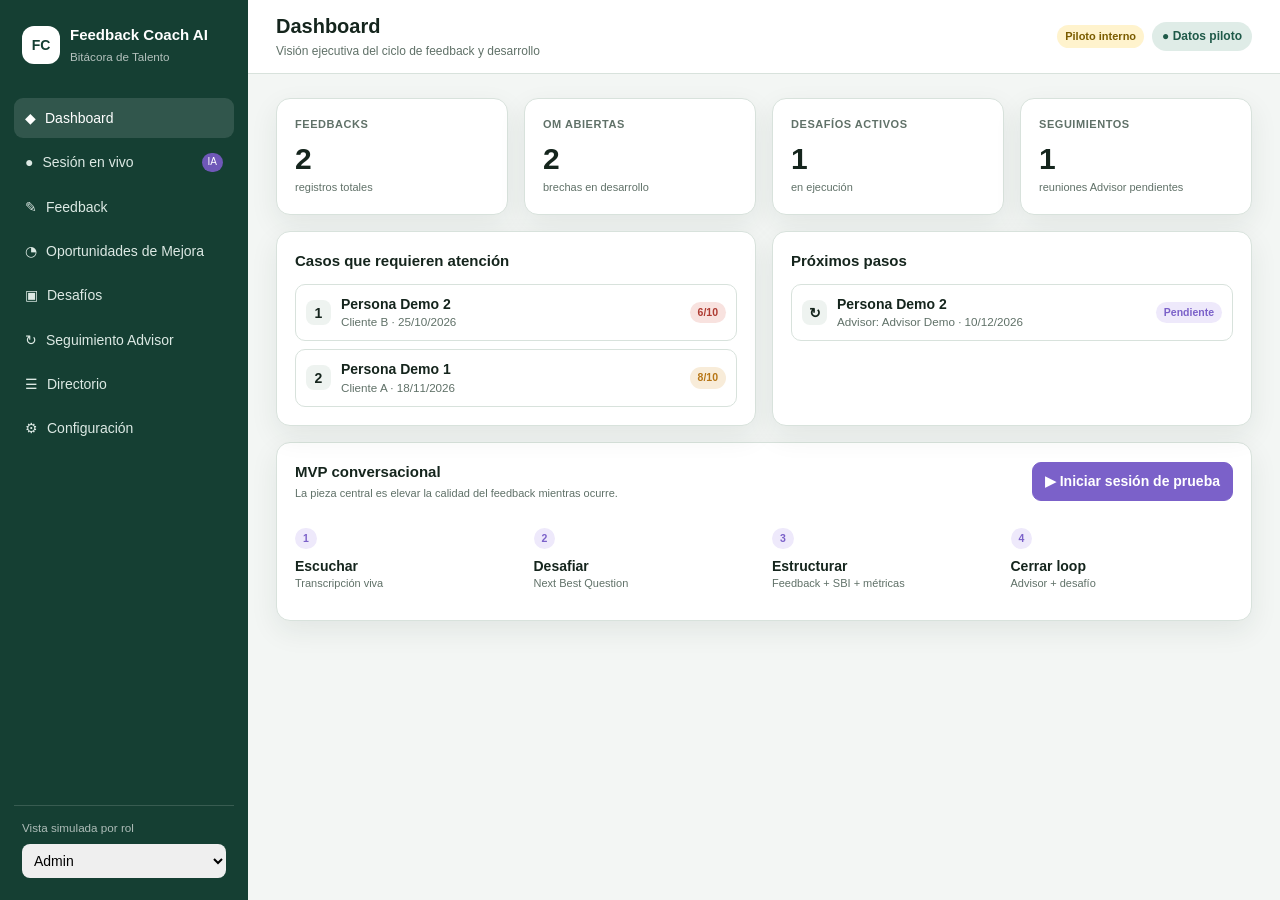
==== index.html @ 664e9179 "Add files via upload" ====
<!doctype html>
<html lang="es">
<head>
  <meta charset="utf-8" />
  <meta name="viewport" content="width=device-width, initial-scale=1" />
  <title>Feedback Coach AI</title>
  <link rel="stylesheet" href="./styles.css" />
  <script src="https://res.cdn.office.net/teams-js/2.40.0/js/MicrosoftTeams.min.js"></script>
</head>
<body style="margin:0">
  <div id="fc-root"><div class="app">
<aside class="side">
  <div class="brand"><div class="logo">FC</div><div><h1>Feedback Coach AI</h1><small>Bitácora de Talento</small></div></div>
  <div class="nav" id="nav"></div>
  <div class="sideBottom"><small>Vista simulada por rol</small><select id="role"><option>Admin</option><option>Advisor</option><option>Líder de Servicio</option><option>Colaborador</option></select></div>
</aside>
<main class="main">
<header class="top"><div><h2 id="title">Dashboard</h2><p id="subtitle"></p></div><div style="display:flex;gap:8px;align-items:center"><span class="demoTag">Piloto interno</span><span class="pill">● Datos piloto</span></div></header>
<section class="content" id="view"></section>
</main>
</div></div>
  <script src="./app.js"></script>
  <script>
    async function detectTeams() {
      if (window.parent === window.self || !window.microsoftTeams) return null;
      try {
        const init = microsoftTeams.app.initialize();
        const timeout = new Promise((_, reject) => setTimeout(() => reject(new Error('Teams init timeout')), 5000));
        await Promise.race([init, timeout]);
        return await microsoftTeams.app.getContext();
      } catch (e) {
        console.warn('Teams context unavailable; running as standalone web.', e);
        return null;
      }
    }

    window.__teamsReady = detectTeams();
    window.__teamsReady.then(function(ctx) {
      const frameContext = ctx && ctx.page ? (ctx.page.frameContext || '') : '';
      const meetingId = ctx && ctx.meeting ? (ctx.meeting.id || '') : '';
      mountFeedbackCoach(document.getElementById('fc-root'), {
        isTeams: !!ctx,
        frameContext: frameContext,
        meetingId: meetingId
      });
    });
  </script>
</body>
</html>
---- styles.css ----
:root{
  --bg:#f3f6f4;--surface:#fff;--surface2:#eef3f0;--line:#d8e2dc;--text:#15251d;--muted:#607168;
  --brand:#153f33;--brand2:#1f5a49;--brandSoft:#dfece7;--accent:#7b61c9;--accentSoft:#eee9fb;
  --ok:#2f7a4c;--okSoft:#e3f1e8;--warn:#b77616;--warnSoft:#f8ecd9;--bad:#ae3b32;--badSoft:#f8e2df;
  --shadow:0 10px 28px rgba(24,54,42,.08);--r:14px;--r2:10px
}
*{box-sizing:border-box} .fc-root{margin:0;background:var(--bg);color:var(--text);font-family:Inter,"Segoe UI",Arial,sans-serif;font-size:14px;line-height:1.45}
button,input,select,textarea{font:inherit}.app{display:grid;grid-template-columns:248px 1fr;min-height:100vh}.side{background:var(--brand);color:#fff;padding:20px 14px;display:flex;flex-direction:column;gap:18px;position:sticky;top:0;height:100vh}.brand{display:flex;gap:10px;align-items:center;padding:4px 8px 14px}.logo{width:38px;height:38px;border-radius:12px;background:#fff;color:var(--brand);font-weight:800;display:grid;place-items:center}.brand h1{font-size:15px;margin:0}.brand small{opacity:.68}.nav{display:flex;flex-direction:column;gap:4px}.nav button{border:0;background:transparent;color:#dce9e4;padding:10px 11px;border-radius:9px;text-align:left;cursor:pointer;display:flex;gap:9px;align-items:center}.nav button:hover,.nav button.active{background:rgba(255,255,255,.12);color:#fff}.nav .tag{margin-left:auto;font-size:10px;padding:2px 6px;border-radius:99px;background:#6f58b8;color:#fff}.sideBottom{margin-top:auto;border-top:1px solid rgba(255,255,255,.15);padding:14px 8px 2px}.sideBottom small{display:block;opacity:.65;margin-bottom:7px}.sideBottom select{width:100%;padding:8px;border-radius:8px;border:0}.main{min-width:0}.top{height:74px;background:var(--surface);border-bottom:1px solid var(--line);display:flex;align-items:center;justify-content:space-between;padding:0 28px;position:sticky;top:0;z-index:10}.top h2{margin:0;font-size:20px}.top p{margin:2px 0 0;color:var(--muted);font-size:12px}.pill{display:inline-flex;align-items:center;gap:6px;padding:6px 10px;background:var(--brandSoft);color:var(--brand2);border-radius:999px;font-size:12px;font-weight:700}.content{padding:24px 28px 50px}.grid{display:grid;gap:16px}.g4{grid-template-columns:repeat(4,minmax(0,1fr))}.g2{grid-template-columns:1fr 1fr}.card{background:var(--surface);border:1px solid var(--line);border-radius:var(--r);padding:18px;box-shadow:var(--shadow)}.kpi .label{font-size:11px;text-transform:uppercase;letter-spacing:.05em;color:var(--muted);font-weight:700}.kpi .value{font-size:30px;font-weight:800;margin-top:4px}.kpi .foot{font-size:11px;color:var(--muted)}h3{font-size:15px;margin:0 0 12px}.muted{color:var(--muted)}.btn{border:1px solid var(--line);background:#fff;color:var(--text);padding:8px 12px;border-radius:9px;cursor:pointer;font-weight:650}.btn:hover{background:var(--surface2)}.btn.primary{background:var(--brand2);border-color:var(--brand2);color:#fff}.btn.agent{background:var(--accent);border-color:var(--accent);color:#fff}.btn.ghost{background:transparent}.btn.sm{padding:6px 9px;font-size:12px}.btn.danger{color:var(--bad)}.toolbar{display:flex;align-items:center;gap:8px;flex-wrap:wrap;margin-bottom:14px}.toolbar .spacer{flex:1}.tablewrap{overflow:auto;border:1px solid var(--line);border-radius:12px;background:#fff}table{width:100%;border-collapse:collapse}th{background:var(--surface2);color:var(--muted);font-size:10.5px;text-transform:uppercase;letter-spacing:.05em;text-align:left;padding:10px 12px}td{padding:11px 12px;border-top:1px solid var(--line);vertical-align:top}.badge{display:inline-flex;padding:3px 8px;border-radius:999px;font-size:10.5px;font-weight:800}.ok{background:var(--okSoft);color:var(--ok)}.warn{background:var(--warnSoft);color:var(--warn)}.bad{background:var(--badSoft);color:var(--bad)}.agentb{background:var(--accentSoft);color:var(--accent)}
.formgrid{display:grid;grid-template-columns:1fr 1fr;gap:12px}.field{display:flex;flex-direction:column;gap:5px}.field span{font-size:12px;color:var(--muted);font-weight:650}.field input,.field select,.field textarea{border:1px solid var(--line);border-radius:9px;padding:9px 10px;background:#fff;color:var(--text)}.wide{grid-column:1/-1}.session{display:grid;grid-template-columns:minmax(0,1.55fr) minmax(340px,.9fr);gap:16px;align-items:start}.transcript{height:440px;overflow:auto;border:1px solid var(--line);border-radius:12px;padding:12px;background:#fbfcfb;display:flex;flex-direction:column;gap:9px}.line{display:flex;gap:8px;align-items:flex-start}.who{font-size:10px;text-transform:uppercase;letter-spacing:.04em;font-weight:800;padding:3px 7px;border-radius:999px;white-space:nowrap}.line.client .who{background:var(--brandSoft);color:var(--brand2)}.line.fac .who{background:#e9edef;color:#536159}.line.agent .who{background:var(--accentSoft);color:var(--accent)}.line .txt{flex:1}.listen{display:flex;align-items:center;gap:8px;font-weight:800}.dot{width:9px;height:9px;background:var(--accent);border-radius:50%;box-shadow:0 0 0 5px var(--accentSoft);animation:pulse 1.8s infinite}@keyframes pulse{50%{opacity:.45}}.coverageHead{display:flex;justify-content:space-between;align-items:center;margin-bottom:7px}.bar{height:8px;background:#e5ece8;border-radius:99px;overflow:hidden}.bar>div{height:100%;background:var(--brand2);transition:.25s}.dims{display:flex;flex-wrap:wrap;gap:6px;margin-top:11px}.dim{font-size:10.5px;padding:4px 8px;border-radius:999px;border:1px solid var(--line)}.dim.complete{background:var(--okSoft);border-color:transparent;color:var(--ok)}.dim.partial{background:var(--warnSoft);border-color:transparent;color:var(--warn)}.dim.missing{background:#fff;color:var(--muted)}.coach{border:1px solid #d9d0f4;background:linear-gradient(180deg,#f7f4ff,#fff);border-radius:14px;padding:15px}.coach .eyebrow{font-size:10px;text-transform:uppercase;letter-spacing:.07em;color:var(--accent);font-weight:850}.coach .reason{font-size:12px;color:var(--muted);margin-top:4px}.coach .question{font-size:17px;line-height:1.35;font-weight:800;margin:10px 0 12px}.detected{display:flex;flex-direction:column;gap:8px}.det{border:1px solid var(--line);border-radius:10px;padding:9px 10px}.det b{font-size:12px}.det p{margin:3px 0 0;color:var(--muted);font-size:12px}.metricRow{display:grid;grid-template-columns:120px 1fr 38px;gap:8px;align-items:center;margin:8px 0}.metricRow input{width:100%}.metricRow output{font-weight:800;text-align:right}.resultGrid{display:grid;grid-template-columns:1.25fr .75fr;gap:16px}.summaryBox{border:1px solid var(--line);border-radius:12px;padding:14px;background:#fbfcfb}.summaryBox h4{margin:0 0 6px}.summaryBox p{margin:0 0 10px}.reviewItem{border:1px solid var(--line);border-radius:10px;padding:10px;margin-bottom:8px}.kanban{display:grid;grid-template-columns:repeat(4,1fr);gap:12px}.col{background:var(--surface2);border-radius:12px;padding:10px;min-height:180px}.col h4{margin:0 0 9px}.task{background:#fff;border:1px solid var(--line);border-radius:10px;padding:10px;margin-bottom:8px}.task strong{font-size:12px}.task p{font-size:11px;color:var(--muted);margin:4px 0 0}.empty{padding:30px;border:1px dashed var(--line);border-radius:12px;color:var(--muted);text-align:center}.notice{padding:11px 12px;border-radius:10px;background:var(--warnSoft);color:#80571a;font-size:12px}.hidden{display:none!important}.progressMeta{display:flex;justify-content:space-between;color:var(--muted);font-size:11px;margin-top:5px}.demoTag{background:#fff3cd;color:#7a5c00;padding:4px 8px;border-radius:999px;font-size:11px;font-weight:800}.rowActions{display:flex;gap:6px;flex-wrap:wrap}.mini{font-size:11px}.rank{display:flex;flex-direction:column;gap:8px}.rankItem{display:flex;align-items:center;gap:10px;padding:9px 10px;border:1px solid var(--line);border-radius:10px}.rankItem .n{width:25px;height:25px;border-radius:8px;background:var(--surface2);display:grid;place-items:center;font-weight:800}.rankItem .grow{flex:1}.rankItem small{display:block;color:var(--muted)}
@media(max-width:1100px){.g4{grid-template-columns:1fr 1fr}.session,.resultGrid{grid-template-columns:1fr}.kanban{grid-template-columns:1fr 1fr}.side{position:relative;height:auto}.app{grid-template-columns:1fr}.nav{display:grid;grid-template-columns:repeat(4,1fr)}.top{position:relative}.sideBottom{display:none}}
@media(max-width:680px){.content{padding:16px}.top{padding:0 16px}.g4,.g2,.formgrid,.kanban,.nav{grid-template-columns:1fr}.session{display:block}.card{margin-bottom:12px}}

/* Teams host adaptations */
.fc-root[data-teams="true"]{background:var(--surface2)}
.fc-root[data-teams-context="meetingSidePanel"] .side{display:none}
.fc-root[data-teams-context="meetingSidePanel"] .app{display:block;min-height:100vh}
.fc-root[data-teams-context="meetingSidePanel"] .top{height:58px;padding:0 12px}
.fc-root[data-teams-context="meetingSidePanel"] .top .demoTag,
.fc-root[data-teams-context="meetingSidePanel"] .top .pill{display:none}
.fc-root[data-teams-context="meetingSidePanel"] .top h2{font-size:16px}
.fc-root[data-teams-context="meetingSidePanel"] .top p{display:none}
.fc-root[data-teams-context="meetingSidePanel"] .content{padding:10px 10px 24px}
.fc-root[data-teams-context="meetingSidePanel"] .session{display:block}
.fc-root[data-teams-context="meetingSidePanel"] .session>div:first-child{margin-bottom:10px}
.fc-root[data-teams-context="meetingSidePanel"] .transcript{height:260px}
.fc-root[data-teams-context="meetingSidePanel"] .coach .question{font-size:15px}
.fc-root[data-teams-context="meetingSidePanel"] .grid.g2,
.fc-root[data-teams-context="meetingSidePanel"] .grid.g4,
.fc-root[data-teams-context="meetingSidePanel"] .resultGrid{grid-template-columns:1fr}
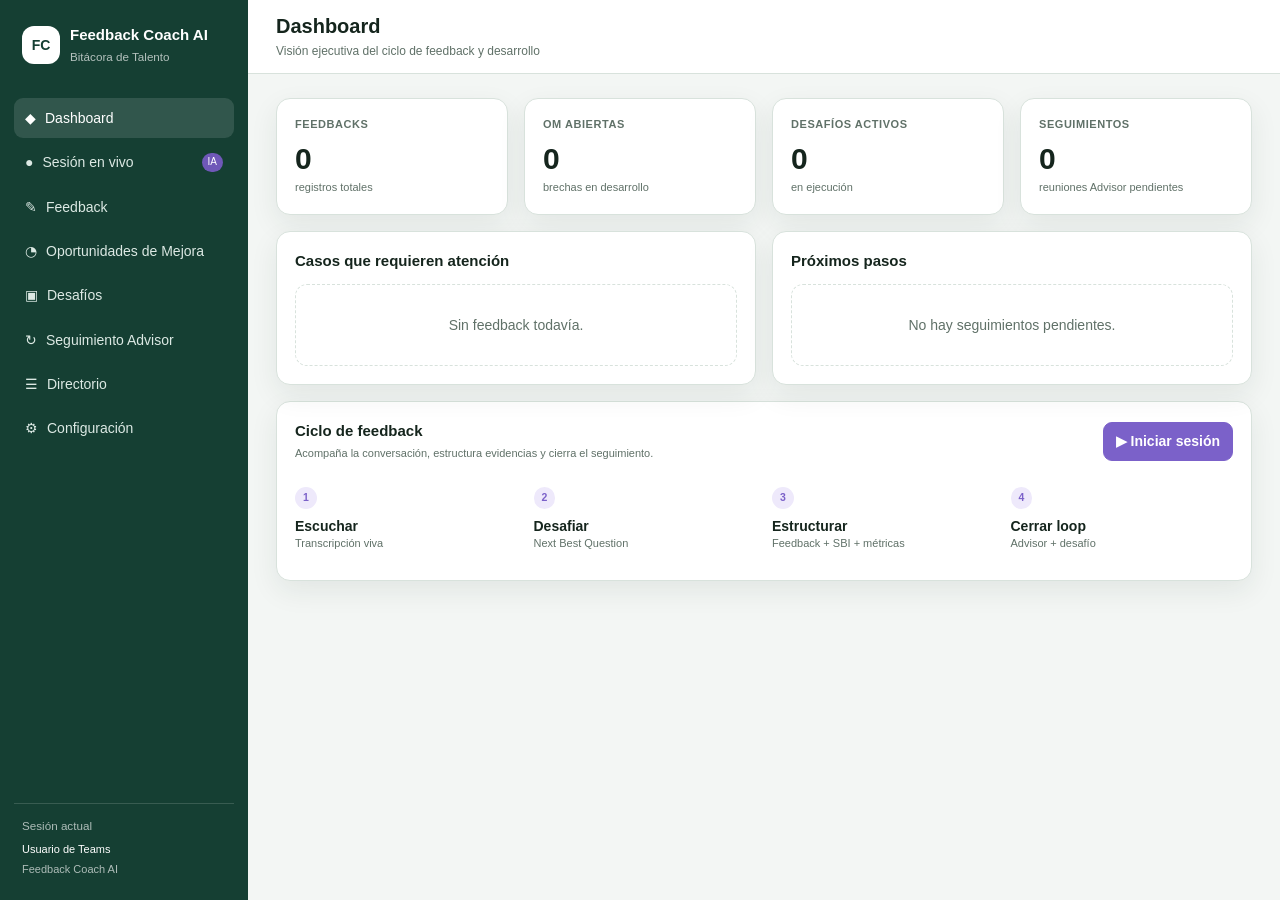
==== commit 566e43c1: "Actualizar Feedback Coach AI a v4.1.0" ====
--- a/index.html
+++ b/index.html
@@ -12,10 +12,10 @@
 <aside class="side">
   <div class="brand"><div class="logo">FC</div><div><h1>Feedback Coach AI</h1><small>Bitácora de Talento</small></div></div>
   <div class="nav" id="nav"></div>
-  <div class="sideBottom"><small>Vista simulada por rol</small><select id="role"><option>Admin</option><option>Advisor</option><option>Líder de Servicio</option><option>Colaborador</option></select></div>
+  <div class="sideBottom"><small>Sesión actual</small><div id="signedUser" class="mini">Usuario de Teams</div><div class="mini" style="opacity:.65;margin-top:4px">Feedback Coach AI</div></div>
 </aside>
 <main class="main">
-<header class="top"><div><h2 id="title">Dashboard</h2><p id="subtitle"></p></div><div style="display:flex;gap:8px;align-items:center"><span class="demoTag">Piloto interno</span><span class="pill">● Datos piloto</span></div></header>
+<header class="top"><div><h2 id="title">Dashboard</h2><p id="subtitle"></p></div><div class="topActions"><span id="teamsContextPill" class="pill hidden"></span><button id="shareStageBtn" class="btn agent sm hidden" type="button">Compartir en escenario</button></div></header>
 <section class="content" id="view"></section>
 </main>
 </div></div>
@@ -34,14 +34,69 @@
       }
     }
 
+    function labelForContext(frameContext) {
+      const labels = {
+        personalTab: 'Teams · Personal',
+        channelTab: 'Teams · Canal',
+        privateChatTab: 'Teams · Chat grupal',
+        meetingChatTab: 'Teams · Chat de reunión',
+        meetingDetailsTab: 'Teams · Detalles de reunión',
+        meetingSidePanel: 'Teams · Panel de reunión',
+        meetingStage: 'Teams · Escenario'
+      };
+      return labels[frameContext] || 'Microsoft Teams';
+    }
+
+    async function shareToMeetingStage() {
+      const btn = document.getElementById('shareStageBtn');
+      if (!window.microsoftTeams || !microsoftTeams.meeting) return;
+      const appContentUrl = new URL('./index.html?stage=1', window.location.href).href;
+      btn.disabled = true;
+      const oldText = btn.textContent;
+      btn.textContent = 'Compartiendo…';
+      try {
+        await new Promise(function(resolve, reject) {
+          microsoftTeams.meeting.shareAppContentToStage(function(err, result) {
+            if (err) reject(err);
+            else if (result) resolve(result);
+            else reject(new Error('Teams no confirmó el uso compartido al escenario.'));
+          }, appContentUrl);
+        });
+        btn.textContent = 'Compartido ✓';
+        setTimeout(function(){ btn.textContent = oldText; btn.disabled = false; }, 2200);
+      } catch (e) {
+        console.error('Share to stage failed', e);
+        btn.textContent = 'Reintentar compartir';
+        btn.disabled = false;
+        alert('No se pudo compartir al escenario. Verifica que estés dentro de una reunión activa y que la app tenga el permiso MeetingStage.Write.Chat.');
+      }
+    }
+
     window.__teamsReady = detectTeams();
     window.__teamsReady.then(function(ctx) {
       const frameContext = ctx && ctx.page ? (ctx.page.frameContext || '') : '';
       const meetingId = ctx && ctx.meeting ? (ctx.meeting.id || '') : '';
+      window.__teamsContext = ctx || null;
+
+      const contextPill = document.getElementById('teamsContextPill');
+      const shareBtn = document.getElementById('shareStageBtn');
+      if (ctx && contextPill) {
+        contextPill.textContent = labelForContext(frameContext);
+        contextPill.classList.remove('hidden');
+      }
+      if (ctx && frameContext === 'meetingSidePanel' && shareBtn) {
+        shareBtn.classList.remove('hidden');
+        shareBtn.addEventListener('click', shareToMeetingStage);
+      }
+
       mountFeedbackCoach(document.getElementById('fc-root'), {
         isTeams: !!ctx,
         frameContext: frameContext,
-        meetingId: meetingId
+        meetingId: meetingId,
+        teamId: ctx && ctx.team ? (ctx.team.groupId || '') : '',
+        channelId: ctx && ctx.channel ? (ctx.channel.id || '') : '',
+        chatId: ctx && ctx.chat ? (ctx.chat.id || '') : '',
+        userName: ctx && ctx.user ? (ctx.user.displayName || ctx.user.userPrincipalName || '') : ''
       });
     });
   </script>
--- a/styles.css
+++ b/styles.css
@@ -5,7 +5,7 @@
   --shadow:0 10px 28px rgba(24,54,42,.08);--r:14px;--r2:10px
 }
 *{box-sizing:border-box} .fc-root{margin:0;background:var(--bg);color:var(--text);font-family:Inter,"Segoe UI",Arial,sans-serif;font-size:14px;line-height:1.45}
-button,input,select,textarea{font:inherit}.app{display:grid;grid-template-columns:248px 1fr;min-height:100vh}.side{background:var(--brand);color:#fff;padding:20px 14px;display:flex;flex-direction:column;gap:18px;position:sticky;top:0;height:100vh}.brand{display:flex;gap:10px;align-items:center;padding:4px 8px 14px}.logo{width:38px;height:38px;border-radius:12px;background:#fff;color:var(--brand);font-weight:800;display:grid;place-items:center}.brand h1{font-size:15px;margin:0}.brand small{opacity:.68}.nav{display:flex;flex-direction:column;gap:4px}.nav button{border:0;background:transparent;color:#dce9e4;padding:10px 11px;border-radius:9px;text-align:left;cursor:pointer;display:flex;gap:9px;align-items:center}.nav button:hover,.nav button.active{background:rgba(255,255,255,.12);color:#fff}.nav .tag{margin-left:auto;font-size:10px;padding:2px 6px;border-radius:99px;background:#6f58b8;color:#fff}.sideBottom{margin-top:auto;border-top:1px solid rgba(255,255,255,.15);padding:14px 8px 2px}.sideBottom small{display:block;opacity:.65;margin-bottom:7px}.sideBottom select{width:100%;padding:8px;border-radius:8px;border:0}.main{min-width:0}.top{height:74px;background:var(--surface);border-bottom:1px solid var(--line);display:flex;align-items:center;justify-content:space-between;padding:0 28px;position:sticky;top:0;z-index:10}.top h2{margin:0;font-size:20px}.top p{margin:2px 0 0;color:var(--muted);font-size:12px}.pill{display:inline-flex;align-items:center;gap:6px;padding:6px 10px;background:var(--brandSoft);color:var(--brand2);border-radius:999px;font-size:12px;font-weight:700}.content{padding:24px 28px 50px}.grid{display:grid;gap:16px}.g4{grid-template-columns:repeat(4,minmax(0,1fr))}.g2{grid-template-columns:1fr 1fr}.card{background:var(--surface);border:1px solid var(--line);border-radius:var(--r);padding:18px;box-shadow:var(--shadow)}.kpi .label{font-size:11px;text-transform:uppercase;letter-spacing:.05em;color:var(--muted);font-weight:700}.kpi .value{font-size:30px;font-weight:800;margin-top:4px}.kpi .foot{font-size:11px;color:var(--muted)}h3{font-size:15px;margin:0 0 12px}.muted{color:var(--muted)}.btn{border:1px solid var(--line);background:#fff;color:var(--text);padding:8px 12px;border-radius:9px;cursor:pointer;font-weight:650}.btn:hover{background:var(--surface2)}.btn.primary{background:var(--brand2);border-color:var(--brand2);color:#fff}.btn.agent{background:var(--accent);border-color:var(--accent);color:#fff}.btn.ghost{background:transparent}.btn.sm{padding:6px 9px;font-size:12px}.btn.danger{color:var(--bad)}.toolbar{display:flex;align-items:center;gap:8px;flex-wrap:wrap;margin-bottom:14px}.toolbar .spacer{flex:1}.tablewrap{overflow:auto;border:1px solid var(--line);border-radius:12px;background:#fff}table{width:100%;border-collapse:collapse}th{background:var(--surface2);color:var(--muted);font-size:10.5px;text-transform:uppercase;letter-spacing:.05em;text-align:left;padding:10px 12px}td{padding:11px 12px;border-top:1px solid var(--line);vertical-align:top}.badge{display:inline-flex;padding:3px 8px;border-radius:999px;font-size:10.5px;font-weight:800}.ok{background:var(--okSoft);color:var(--ok)}.warn{background:var(--warnSoft);color:var(--warn)}.bad{background:var(--badSoft);color:var(--bad)}.agentb{background:var(--accentSoft);color:var(--accent)}
+button,input,select,textarea{font:inherit}.app{display:grid;grid-template-columns:248px 1fr;min-height:100vh}.side{background:var(--brand);color:#fff;padding:20px 14px;display:flex;flex-direction:column;gap:18px;position:sticky;top:0;height:100vh}.brand{display:flex;gap:10px;align-items:center;padding:4px 8px 14px}.logo{width:38px;height:38px;border-radius:12px;background:#fff;color:var(--brand);font-weight:800;display:grid;place-items:center}.brand h1{font-size:15px;margin:0}.brand small{opacity:.68}.nav{display:flex;flex-direction:column;gap:4px}.nav button{border:0;background:transparent;color:#dce9e4;padding:10px 11px;border-radius:9px;text-align:left;cursor:pointer;display:flex;gap:9px;align-items:center}.nav button:hover,.nav button.active{background:rgba(255,255,255,.12);color:#fff}.nav .tag{margin-left:auto;font-size:10px;padding:2px 6px;border-radius:99px;background:#6f58b8;color:#fff}.sideBottom{margin-top:auto;border-top:1px solid rgba(255,255,255,.15);padding:14px 8px 2px}.sideBottom small{display:block;opacity:.65;margin-bottom:7px}.sideBottom select{width:100%;padding:8px;border-radius:8px;border:0}.main{min-width:0}.top{height:74px;background:var(--surface);border-bottom:1px solid var(--line);display:flex;align-items:center;justify-content:space-between;padding:0 28px;position:sticky;top:0;z-index:10}.top h2{margin:0;font-size:20px}.top p{margin:2px 0 0;color:var(--muted);font-size:12px}.topActions{display:flex;gap:8px;align-items:center;flex-wrap:wrap;justify-content:flex-end}.pill{display:inline-flex;align-items:center;gap:6px;padding:6px 10px;background:var(--brandSoft);color:var(--brand2);border-radius:999px;font-size:12px;font-weight:700}.content{padding:24px 28px 50px}.grid{display:grid;gap:16px}.g4{grid-template-columns:repeat(4,minmax(0,1fr))}.g2{grid-template-columns:1fr 1fr}.card{background:var(--surface);border:1px solid var(--line);border-radius:var(--r);padding:18px;box-shadow:var(--shadow)}.kpi .label{font-size:11px;text-transform:uppercase;letter-spacing:.05em;color:var(--muted);font-weight:700}.kpi .value{font-size:30px;font-weight:800;margin-top:4px}.kpi .foot{font-size:11px;color:var(--muted)}h3{font-size:15px;margin:0 0 12px}.muted{color:var(--muted)}.btn{border:1px solid var(--line);background:#fff;color:var(--text);padding:8px 12px;border-radius:9px;cursor:pointer;font-weight:650}.btn:hover{background:var(--surface2)}.btn.primary{background:var(--brand2);border-color:var(--brand2);color:#fff}.btn.agent{background:var(--accent);border-color:var(--accent);color:#fff}.btn.ghost{background:transparent}.btn.sm{padding:6px 9px;font-size:12px}.btn.danger{color:var(--bad)}.toolbar{display:flex;align-items:center;gap:8px;flex-wrap:wrap;margin-bottom:14px}.toolbar .spacer{flex:1}.tablewrap{overflow:auto;border:1px solid var(--line);border-radius:12px;background:#fff}table{width:100%;border-collapse:collapse}th{background:var(--surface2);color:var(--muted);font-size:10.5px;text-transform:uppercase;letter-spacing:.05em;text-align:left;padding:10px 12px}td{padding:11px 12px;border-top:1px solid var(--line);vertical-align:top}.badge{display:inline-flex;padding:3px 8px;border-radius:999px;font-size:10.5px;font-weight:800}.ok{background:var(--okSoft);color:var(--ok)}.warn{background:var(--warnSoft);color:var(--warn)}.bad{background:var(--badSoft);color:var(--bad)}.agentb{background:var(--accentSoft);color:var(--accent)}
 .formgrid{display:grid;grid-template-columns:1fr 1fr;gap:12px}.field{display:flex;flex-direction:column;gap:5px}.field span{font-size:12px;color:var(--muted);font-weight:650}.field input,.field select,.field textarea{border:1px solid var(--line);border-radius:9px;padding:9px 10px;background:#fff;color:var(--text)}.wide{grid-column:1/-1}.session{display:grid;grid-template-columns:minmax(0,1.55fr) minmax(340px,.9fr);gap:16px;align-items:start}.transcript{height:440px;overflow:auto;border:1px solid var(--line);border-radius:12px;padding:12px;background:#fbfcfb;display:flex;flex-direction:column;gap:9px}.line{display:flex;gap:8px;align-items:flex-start}.who{font-size:10px;text-transform:uppercase;letter-spacing:.04em;font-weight:800;padding:3px 7px;border-radius:999px;white-space:nowrap}.line.client .who{background:var(--brandSoft);color:var(--brand2)}.line.fac .who{background:#e9edef;color:#536159}.line.agent .who{background:var(--accentSoft);color:var(--accent)}.line .txt{flex:1}.listen{display:flex;align-items:center;gap:8px;font-weight:800}.dot{width:9px;height:9px;background:var(--accent);border-radius:50%;box-shadow:0 0 0 5px var(--accentSoft);animation:pulse 1.8s infinite}@keyframes pulse{50%{opacity:.45}}.coverageHead{display:flex;justify-content:space-between;align-items:center;margin-bottom:7px}.bar{height:8px;background:#e5ece8;border-radius:99px;overflow:hidden}.bar>div{height:100%;background:var(--brand2);transition:.25s}.dims{display:flex;flex-wrap:wrap;gap:6px;margin-top:11px}.dim{font-size:10.5px;padding:4px 8px;border-radius:999px;border:1px solid var(--line)}.dim.complete{background:var(--okSoft);border-color:transparent;color:var(--ok)}.dim.partial{background:var(--warnSoft);border-color:transparent;color:var(--warn)}.dim.missing{background:#fff;color:var(--muted)}.coach{border:1px solid #d9d0f4;background:linear-gradient(180deg,#f7f4ff,#fff);border-radius:14px;padding:15px}.coach .eyebrow{font-size:10px;text-transform:uppercase;letter-spacing:.07em;color:var(--accent);font-weight:850}.coach .reason{font-size:12px;color:var(--muted);margin-top:4px}.coach .question{font-size:17px;line-height:1.35;font-weight:800;margin:10px 0 12px}.detected{display:flex;flex-direction:column;gap:8px}.det{border:1px solid var(--line);border-radius:10px;padding:9px 10px}.det b{font-size:12px}.det p{margin:3px 0 0;color:var(--muted);font-size:12px}.metricRow{display:grid;grid-template-columns:120px 1fr 38px;gap:8px;align-items:center;margin:8px 0}.metricRow input{width:100%}.metricRow output{font-weight:800;text-align:right}.resultGrid{display:grid;grid-template-columns:1.25fr .75fr;gap:16px}.summaryBox{border:1px solid var(--line);border-radius:12px;padding:14px;background:#fbfcfb}.summaryBox h4{margin:0 0 6px}.summaryBox p{margin:0 0 10px}.reviewItem{border:1px solid var(--line);border-radius:10px;padding:10px;margin-bottom:8px}.kanban{display:grid;grid-template-columns:repeat(4,1fr);gap:12px}.col{background:var(--surface2);border-radius:12px;padding:10px;min-height:180px}.col h4{margin:0 0 9px}.task{background:#fff;border:1px solid var(--line);border-radius:10px;padding:10px;margin-bottom:8px}.task strong{font-size:12px}.task p{font-size:11px;color:var(--muted);margin:4px 0 0}.empty{padding:30px;border:1px dashed var(--line);border-radius:12px;color:var(--muted);text-align:center}.notice{padding:11px 12px;border-radius:10px;background:var(--warnSoft);color:#80571a;font-size:12px}.hidden{display:none!important}.progressMeta{display:flex;justify-content:space-between;color:var(--muted);font-size:11px;margin-top:5px}.demoTag{background:#fff3cd;color:#7a5c00;padding:4px 8px;border-radius:999px;font-size:11px;font-weight:800}.rowActions{display:flex;gap:6px;flex-wrap:wrap}.mini{font-size:11px}.rank{display:flex;flex-direction:column;gap:8px}.rankItem{display:flex;align-items:center;gap:10px;padding:9px 10px;border:1px solid var(--line);border-radius:10px}.rankItem .n{width:25px;height:25px;border-radius:8px;background:var(--surface2);display:grid;place-items:center;font-weight:800}.rankItem .grow{flex:1}.rankItem small{display:block;color:var(--muted)}
 @media(max-width:1100px){.g4{grid-template-columns:1fr 1fr}.session,.resultGrid{grid-template-columns:1fr}.kanban{grid-template-columns:1fr 1fr}.side{position:relative;height:auto}.app{grid-template-columns:1fr}.nav{display:grid;grid-template-columns:repeat(4,1fr)}.top{position:relative}.sideBottom{display:none}}
 @media(max-width:680px){.content{padding:16px}.top{padding:0 16px}.g4,.g2,.formgrid,.kanban,.nav{grid-template-columns:1fr}.session{display:block}.card{margin-bottom:12px}}
@@ -26,4 +26,16 @@
 .fc-root[data-teams-context="meetingSidePanel"] .coach .question{font-size:15px}
 .fc-root[data-teams-context="meetingSidePanel"] .grid.g2,
 .fc-root[data-teams-context="meetingSidePanel"] .grid.g4,
-.fc-root[data-teams-context="meetingSidePanel"] .resultGrid{grid-template-columns:1fr}+.fc-root[data-teams-context="meetingSidePanel"] .resultGrid{grid-template-columns:1fr}
+.fc-root[data-teams-context="meetingStage"] .side{display:none}
+.fc-root[data-teams-context="meetingStage"] .app{display:block;min-height:100vh}
+.fc-root[data-teams-context="meetingStage"] .content{padding:18px 24px 36px}
+.fc-root[data-teams-context="meetingStage"] .top{height:64px;padding:0 24px}
+.fc-root[data-teams-context="meetingStage"] .session{grid-template-columns:minmax(0,1.35fr) minmax(360px,.9fr)}
+.fc-root[data-teams-context="meetingChatTab"] .top,
+.fc-root[data-teams-context="meetingDetailsTab"] .top,
+.fc-root[data-teams-context="privateChatTab"] .top{position:relative}
+@media(max-width:760px){.topActions .demoTag{display:none}.topActions{gap:5px}.topActions .pill{font-size:10px;padding:4px 7px}}
+
+/* Release 4 production UI */
+.sideBottom .mini{color:#fff}
